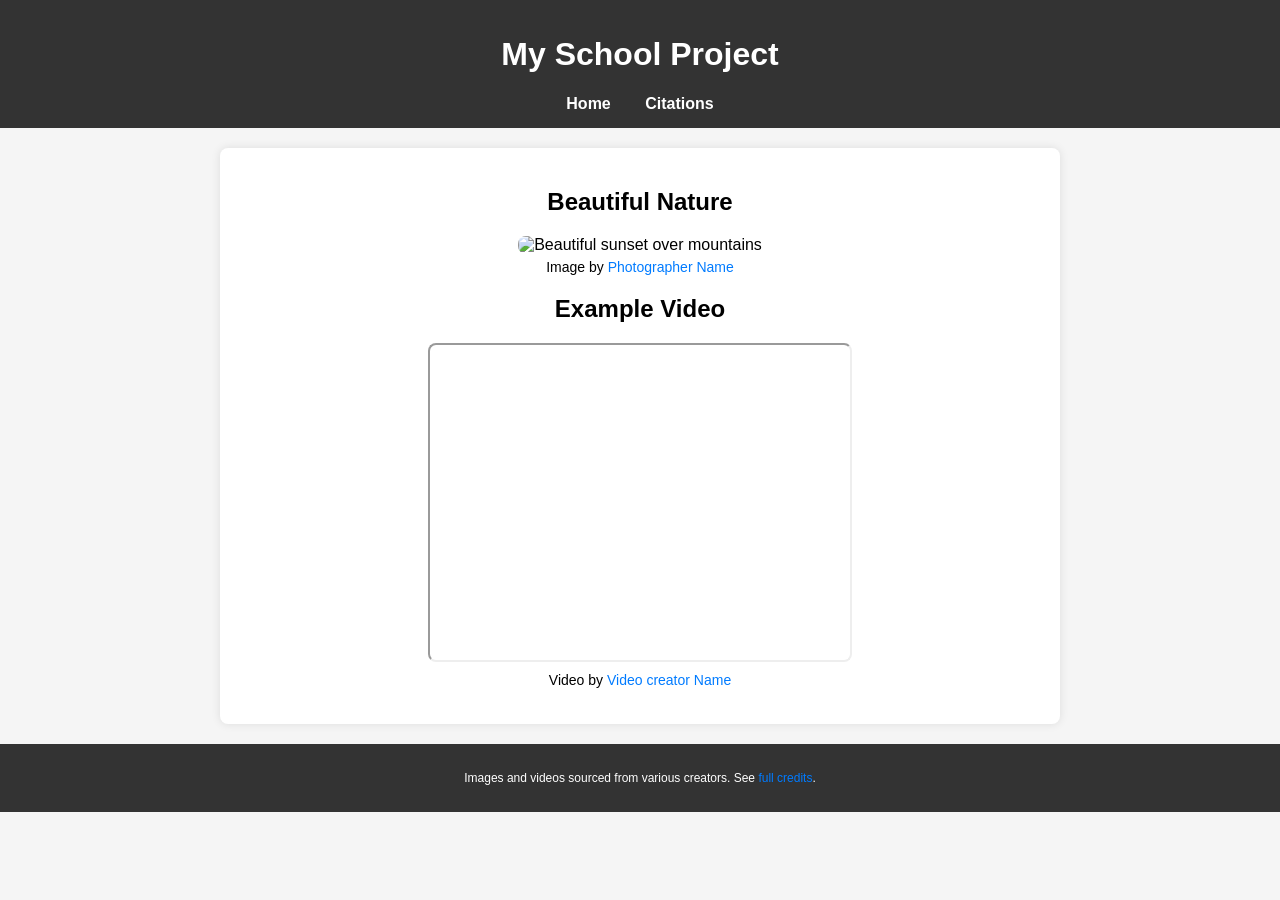
==== index.html @ c6958764 "Add files via upload" ====
<!DOCTYPE html>
<html lang="en">
<head>
    <meta charset="UTF-8">
    <meta name="viewport" content="width=device-width, initial-scale=1.0">
    <title>School Project</title>
    <link rel="stylesheet" href="citations-styles.css">
</head>
<body>

    <!-- TO DO 
     add a nav section and take out the nav from the header-->
    <header>
        <h1>My School Project</h1>
        <nav>
            <a href="index.html">Home</a>
            <a href="citations.html" target="_blank">Citations</a>
        </nav>
    </header>

    <main>
        <section>
            <h2 class="home">Beautiful Nature</h2>
            <figure>
                <div class="image-container">
                    <img src="images/AbeautifulSunsetOverMountains.png" alt="Beautiful sunset over mountains">
                    <div class="image-overlay">
                        <div class="overlay-text">
                            Image by <a href="https://example.com">Photographer Name</a>
                        </div>
                    </div>
                </div>
                <figcaption>Image by <a href="https://example.com">Photographer Name</a></figcaption>
            </figure>
        </section>

        <section>
            <h2 class="home">Example Video</h2>
            <figure> 
                <iframe width="420" height="315"
                    src="https://www.youtube.com/embed/tgbNymZ7vqY?autoplay=1&mute=1">
                </iframe>
                <figcaption>Video by <a href="https://example.com">Video creator Name</a></figcaption>
            </figure>
            
        </section>
    </main>

    <footer>
        <p>Images and videos sourced from various creators. See <a href="citations.html">full credits</a>.</p>
    </footer>

</body>
</html>
---- citations-styles.css ----
body {
    font-family: Arial, sans-serif;
    margin: 0;
    padding: 0;
    background-color: #f5f5f5;
}

header {
    background-color: #333;
    color: white;
    padding: 15px;
    text-align: center;
}

nav {
    margin-top: 10px;
}

nav a {
    color: white;
    margin: 0 15px;
    text-decoration: none;
    font-weight: bold;
}

a:visited {
    color: #7b7676; /* Light gray or any other light color */
}

a {
    color: #007bff; /* Default link color (blue) */
    text-decoration: none;
}

a:visited {
    color: #bbbbbb; /* Light gray for visited links */
}

a:hover {
    color: #ff8800; /* Change color on hover (orange) */
    text-decoration: underline;
}

a:active {
    color: #ff0000; /* Change color when clicked (red) */
}


main {
    max-width: 800px;
    margin: 20px auto;
    padding: 20px;
    background-color: white;
    box-shadow: 0px 0px 10px rgba(0, 0, 0, 0.1);
    border-radius: 8px;
}

.home {
    text-align: center;
}

figure {
    text-align: center;
}

img {
    max-width: 60%;
    height: auto;
    border-radius: 8px;
}

figcaption {
    font-size: 14px;
    margin-top: 5px;
}

.image-container {
    position: relative;
    display: inline-block;
    max-width: 60%;
    margin: 0 auto;
}

.image-overlay {
    position: absolute;
    top: 0;
    left: 0;
    width: 100%;
    height: 100%;
    background-color: rgba(0, 0, 0, 0.7);
    color: white;
    display: flex;
    justify-content: center;
    align-items: center;
    opacity: 0;
    transition: opacity 0.3s ease;
    border-radius: 8px;
}

.image-container:hover .image-overlay {
    opacity: 1;
}

.overlay-text {
    padding: 20px;
    text-align: center;
}

.overlay-text a {
    color: white;
    text-decoration: underline;
}

/* img selector */
.image-container img {
    max-width: 100%;
    height: auto;
    border-radius: 8px;
    display: block;
}

iframe {
    display: block;
    max-width: 100%;
    margin: 10px auto;
    align-items: center;
    border-radius: 8px;
}

footer {
    text-align: center;
    padding: 15px;
    background-color: #333;
    color: white;
    font-size: 12px;
    margin-top: 20px;
}

/* TO DO
add the sticky nav bars */
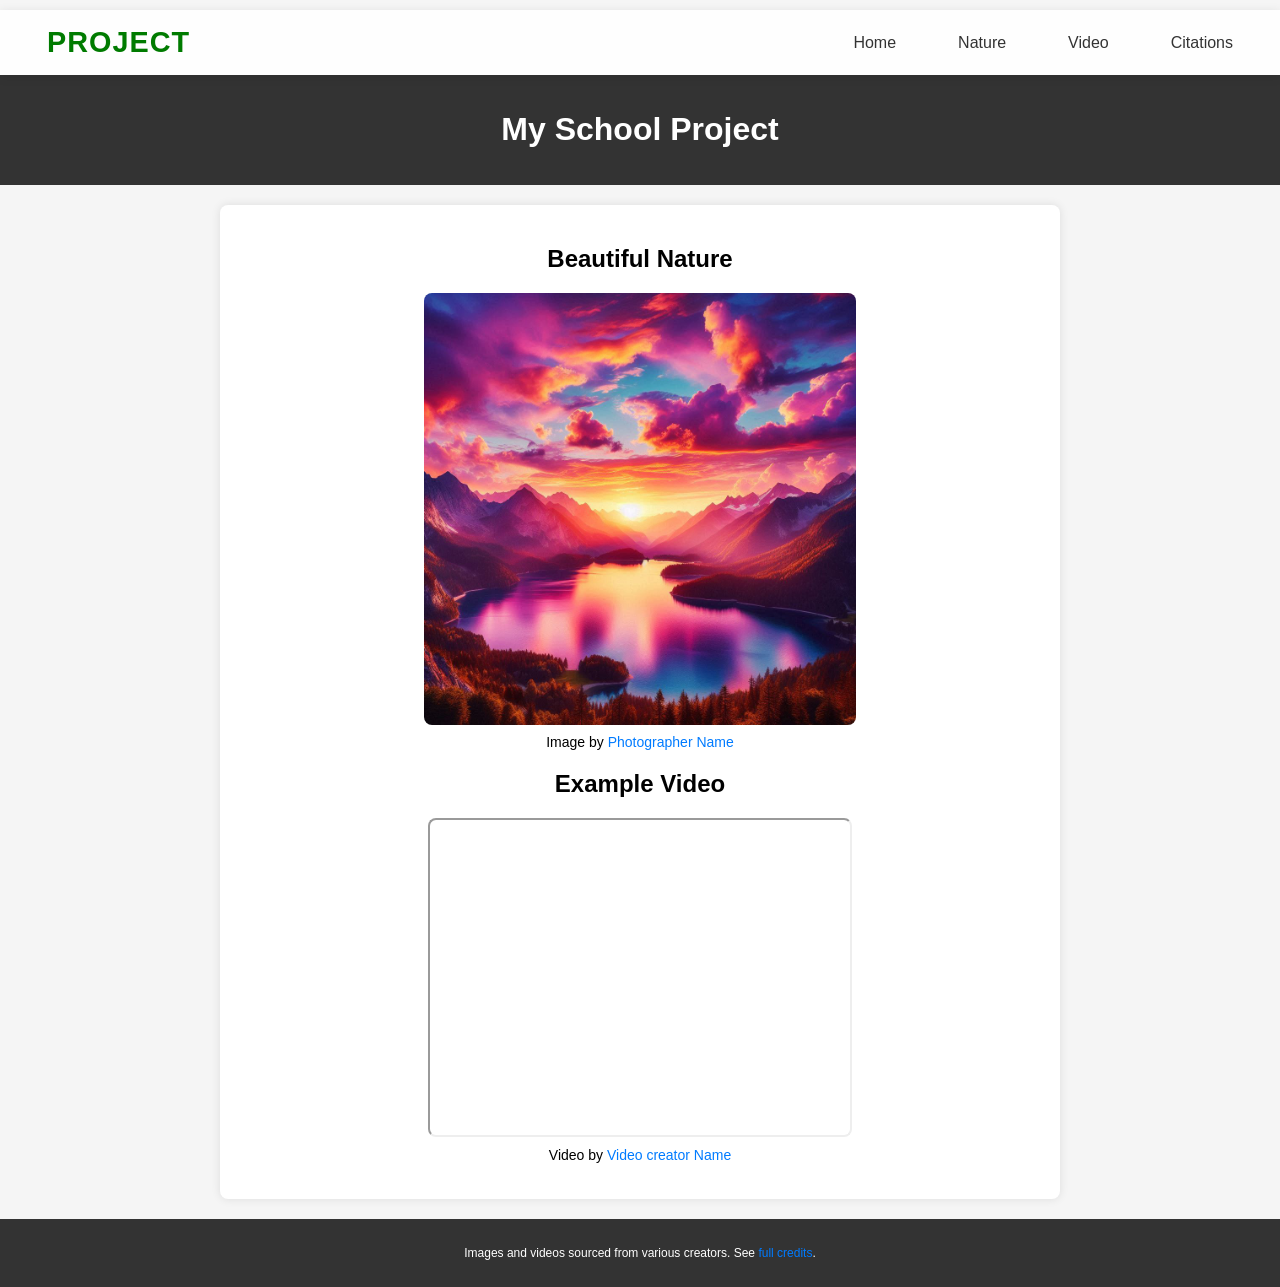
==== commit 0a0869a9: "Add files via upload" ====
--- a/index.html
+++ b/index.html
@@ -1,54 +1,59 @@
 <!DOCTYPE html>
 <html lang="en">
 <head>
-    <meta charset="UTF-8">
-    <meta name="viewport" content="width=device-width, initial-scale=1.0">
-    <title>School Project</title>
-    <link rel="stylesheet" href="citations-styles.css">
+  <meta charset="UTF-8">
+  <meta name="viewport" content="width=device-width, initial-scale=1.0">
+  <title>School Project</title>
+  <link rel="stylesheet" href="citations-styles.css">
 </head>
 <body>
 
-    <!-- TO DO 
-     add a nav section and take out the nav from the header-->
-    <header>
-        <h1>My School Project</h1>
-        <nav>
-            <a href="index.html">Home</a>
-            <a href="citations.html" target="_blank">Citations</a>
-        </nav>
-    </header>
+  <!-- Sticky Navigation Menu -->
+  <nav class="navbar">
+    <a href="index.html" class="logo">PROJECT</a>
+    <div class="nav-links" id="navLinks">
+      <a href="index.html">Home</a>
+      <a href="#nature">Nature</a>
+      <a href="#video">Video</a>
+      <a href="citations.html">Citations</a>
+    </div>
+    <button class="mobile-menu-btn" onclick="toggleMenu()">☰</button>
+  </nav>
 
-    <main>
-        <section>
-            <h2 class="home">Beautiful Nature</h2>
-            <figure>
-                <div class="image-container">
-                    <img src="images/AbeautifulSunsetOverMountains.png" alt="Beautiful sunset over mountains">
-                    <div class="image-overlay">
-                        <div class="overlay-text">
-                            Image by <a href="https://example.com">Photographer Name</a>
-                        </div>
-                    </div>
-                </div>
-                <figcaption>Image by <a href="https://example.com">Photographer Name</a></figcaption>
-            </figure>
-        </section>
+  <header>
+    <h1>My School Project</h1>
+  </header>
 
-        <section>
-            <h2 class="home">Example Video</h2>
-            <figure> 
-                <iframe width="420" height="315"
-                    src="https://www.youtube.com/embed/tgbNymZ7vqY?autoplay=1&mute=1">
-                </iframe>
-                <figcaption>Video by <a href="https://example.com">Video creator Name</a></figcaption>
-            </figure>
-            
-        </section>
-    </main>
+  <main>
+    <section id="nature">
+      <h2 class="home">Beautiful Nature</h2>
+      <figure>
+        <div class="image-container">
+          <img src="images/AbeautifulSunsetOverMountains.png" alt="Beautiful sunset over mountains">
+          <div class="image-overlay">
+            <div class="overlay-text">
+              Image by <a href="https://example.com">Photographer Name</a>
+            </div>
+          </div>
+        </div>
+        <figcaption>Image by <a href="https://example.com">Photographer Name</a></figcaption>
+      </figure>
+    </section>
 
-    <footer>
-        <p>Images and videos sourced from various creators. See <a href="citations.html">full credits</a>.</p>
-    </footer>
+    <section id="video">
+      <h2 class="home">Example Video</h2>
+      <figure>
+        <iframe width="420" height="315"
+                src="https://www.youtube.com/embed/tgbNymZ7vqY?autoplay=1&mute=1">
+        </iframe>
+        <figcaption>Video by <a href="https://example.com">Video creator Name</a></figcaption>
+      </figure>
+    </section>
+  </main>
+
+  <footer>
+    <p>Images and videos sourced from various creators. See <a href="citations.html">full credits</a>.</p>
+  </footer>
 
 </body>
-</html>
+</html>
--- a/citations-styles.css
+++ b/citations-styles.css
@@ -3,85 +3,84 @@
     margin: 0;
     padding: 0;
     background-color: #f5f5f5;
-}
-
-header {
+  }
+  
+  header {
     background-color: #333;
     color: white;
     padding: 15px;
     text-align: center;
-}
-
-nav {
+  }
+  
+  nav {
     margin-top: 10px;
-}
-
-nav a {
+  }
+  
+  nav a {
     color: white;
     margin: 0 15px;
     text-decoration: none;
     font-weight: bold;
-}
-
-a:visited {
+  }
+  
+  a:visited {
     color: #7b7676; /* Light gray or any other light color */
-}
-
-a {
+  }
+  
+  a {
     color: #007bff; /* Default link color (blue) */
     text-decoration: none;
-}
-
-a:visited {
+  }
+  
+  a:visited {
     color: #bbbbbb; /* Light gray for visited links */
-}
-
-a:hover {
+  }
+  
+  a:hover {
     color: #ff8800; /* Change color on hover (orange) */
     text-decoration: underline;
-}
-
-a:active {
+  }
+  
+  a:active {
     color: #ff0000; /* Change color when clicked (red) */
-}
-
-
-main {
+  }
+  
+  main {
     max-width: 800px;
     margin: 20px auto;
     padding: 20px;
     background-color: white;
     box-shadow: 0px 0px 10px rgba(0, 0, 0, 0.1);
     border-radius: 8px;
-}
-
-.home {
-    text-align: center;
-}
-
-figure {
-    text-align: center;
-}
-
-img {
+  }
+  
+  .home {
+    text-align: center;
+  }
+  
+  figure {
+    text-align: center;
+  }
+  
+  img {
     max-width: 60%;
     height: auto;
     border-radius: 8px;
-}
-
-figcaption {
+  }
+  
+  figcaption {
     font-size: 14px;
     margin-top: 5px;
-}
-
-.image-container {
+  }
+  
+  .image-container {
     position: relative;
     display: inline-block;
     max-width: 60%;
     margin: 0 auto;
-}
-
-.image-overlay {
+  }
+  
+  .image-overlay {
     position: absolute;
     top: 0;
     left: 0;
@@ -95,46 +94,112 @@
     opacity: 0;
     transition: opacity 0.3s ease;
     border-radius: 8px;
-}
-
-.image-container:hover .image-overlay {
+  }
+  
+  .image-container:hover .image-overlay {
     opacity: 1;
-}
-
-.overlay-text {
+  }
+  
+  .overlay-text {
     padding: 20px;
     text-align: center;
-}
-
-.overlay-text a {
+  }
+  
+  .overlay-text a {
     color: white;
     text-decoration: underline;
-}
-
-/* img selector */
-.image-container img {
+  }
+  
+  /* img selector */
+  .image-container img {
     max-width: 100%;
     height: auto;
     border-radius: 8px;
     display: block;
-}
-
-iframe {
+  }
+  
+  iframe {
     display: block;
     max-width: 100%;
     margin: 10px auto;
     align-items: center;
     border-radius: 8px;
-}
-
-footer {
+  }
+  
+  footer {
     text-align: center;
     padding: 15px;
     background-color: #333;
     color: white;
     font-size: 12px;
     margin-top: 20px;
-}
-
-/* TO DO
-add the sticky nav bars */+  }
+  
+  /* Sticky Menu Styles */
+  .navbar {
+    position: sticky;
+    top: 0;
+    display: flex;
+    justify-content: space-between;
+    align-items: center;
+    padding: 1rem 2rem;
+    background-color: rgba(255, 255, 255, 0.9);
+    box-shadow: 0 2px 10px rgba(0, 0, 0, 0.1);
+    z-index: 1000;
+  }
+  
+  .logo {
+    font-size: 1.8rem;
+    font-weight: bold;
+    color: #007b00;
+    text-decoration: none;
+    letter-spacing: 1px;
+  }
+  
+  .nav-links {
+    display: flex;
+    gap: 2rem;
+  }
+  
+  .nav-links a {
+    color: #333;
+    text-decoration: none;
+    font-weight: 500;
+    transition: color 0.3s ease;
+  }
+  
+  .nav-links a:hover {
+    color: #007b00;
+  }
+  
+  .mobile-menu-btn {
+    display: none;
+    background: none;
+    border: none;
+    font-size: 1.5rem;
+    cursor: pointer;
+    color: #333;
+  }
+  
+  /* Responsive Design */
+  @media (max-width: 768px) {
+    .nav-links {
+      position: fixed;
+      top: 70px;
+      right: -100%;
+      flex-direction: column;
+      background: white;
+      width: 70%;
+      height: 100vh;
+      padding: 2rem;
+      box-shadow: -2px 0 5px rgba(0, 0, 0, 0.1);
+      transition: right 0.3s ease;
+      gap: 1rem;
+    }
+    .nav-links.active {
+      right: 0;
+    }
+    .mobile-menu-btn {
+      display: block;
+    }
+  }
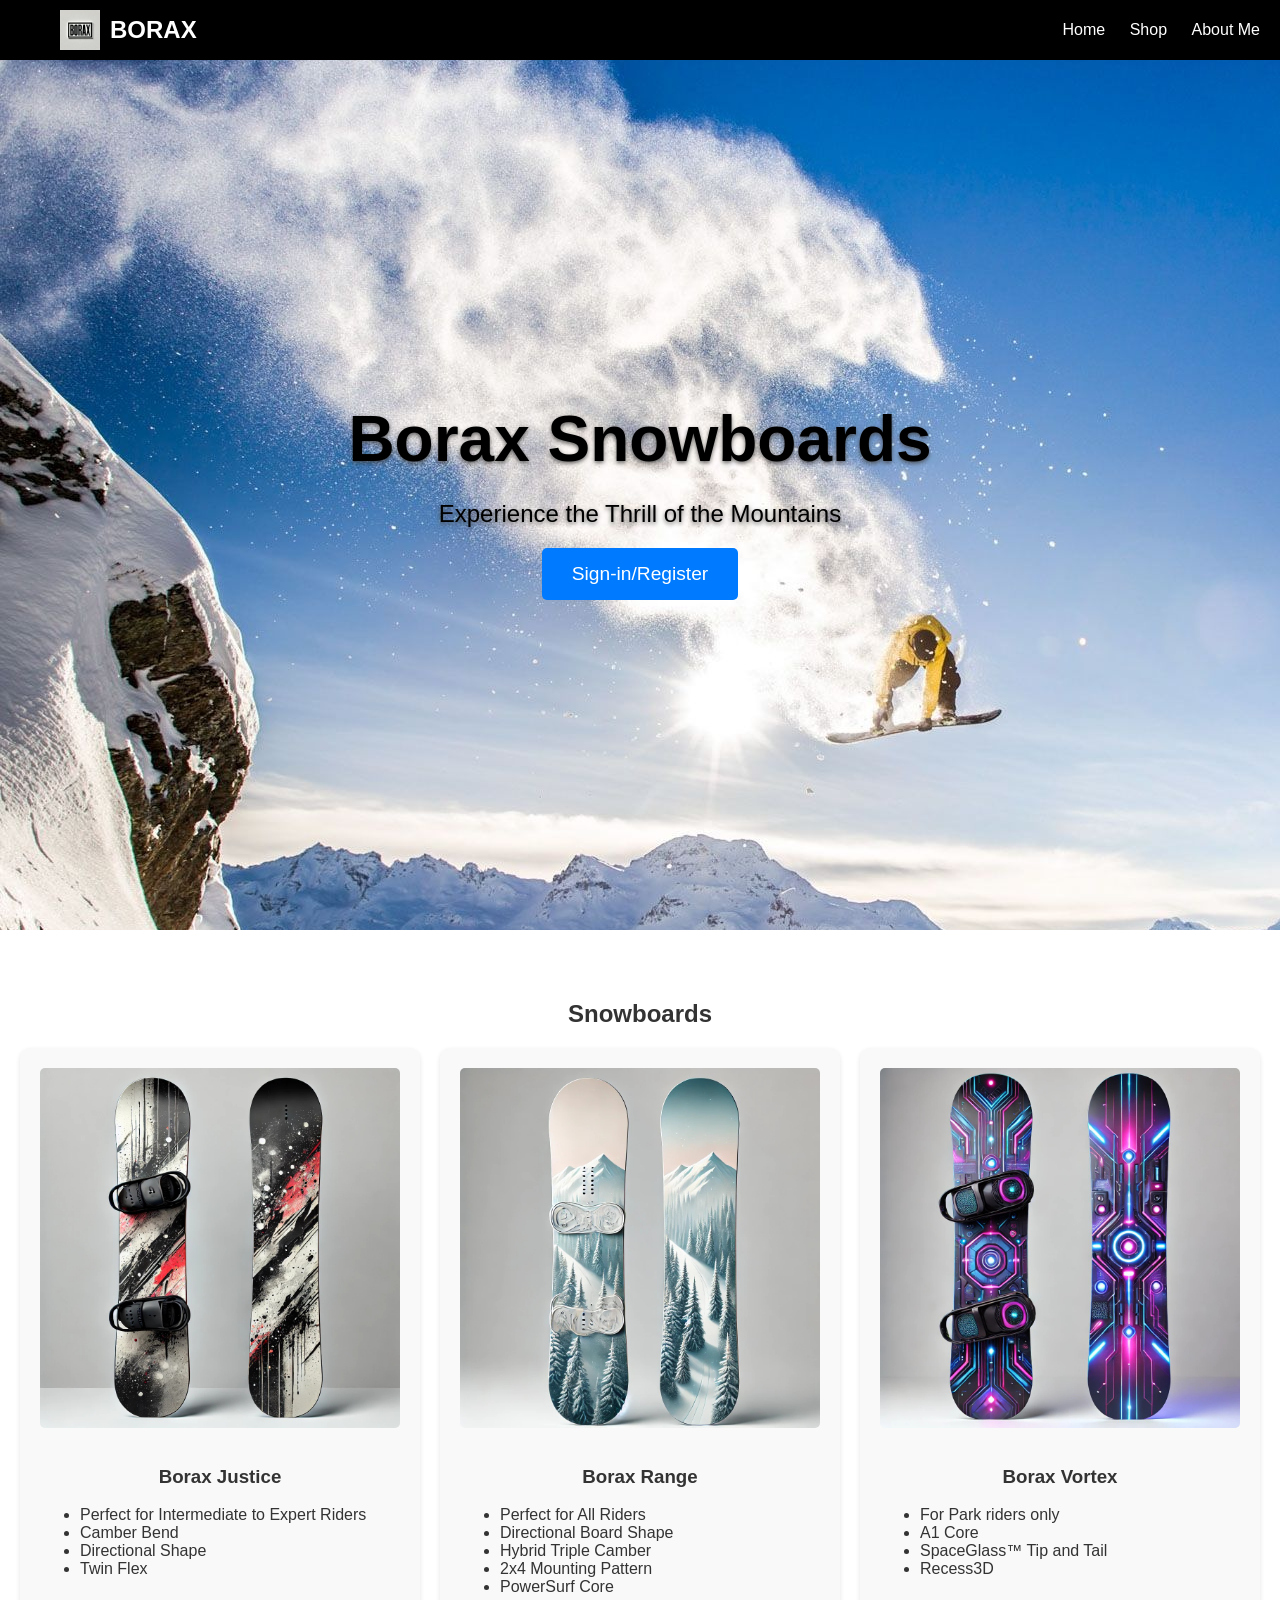
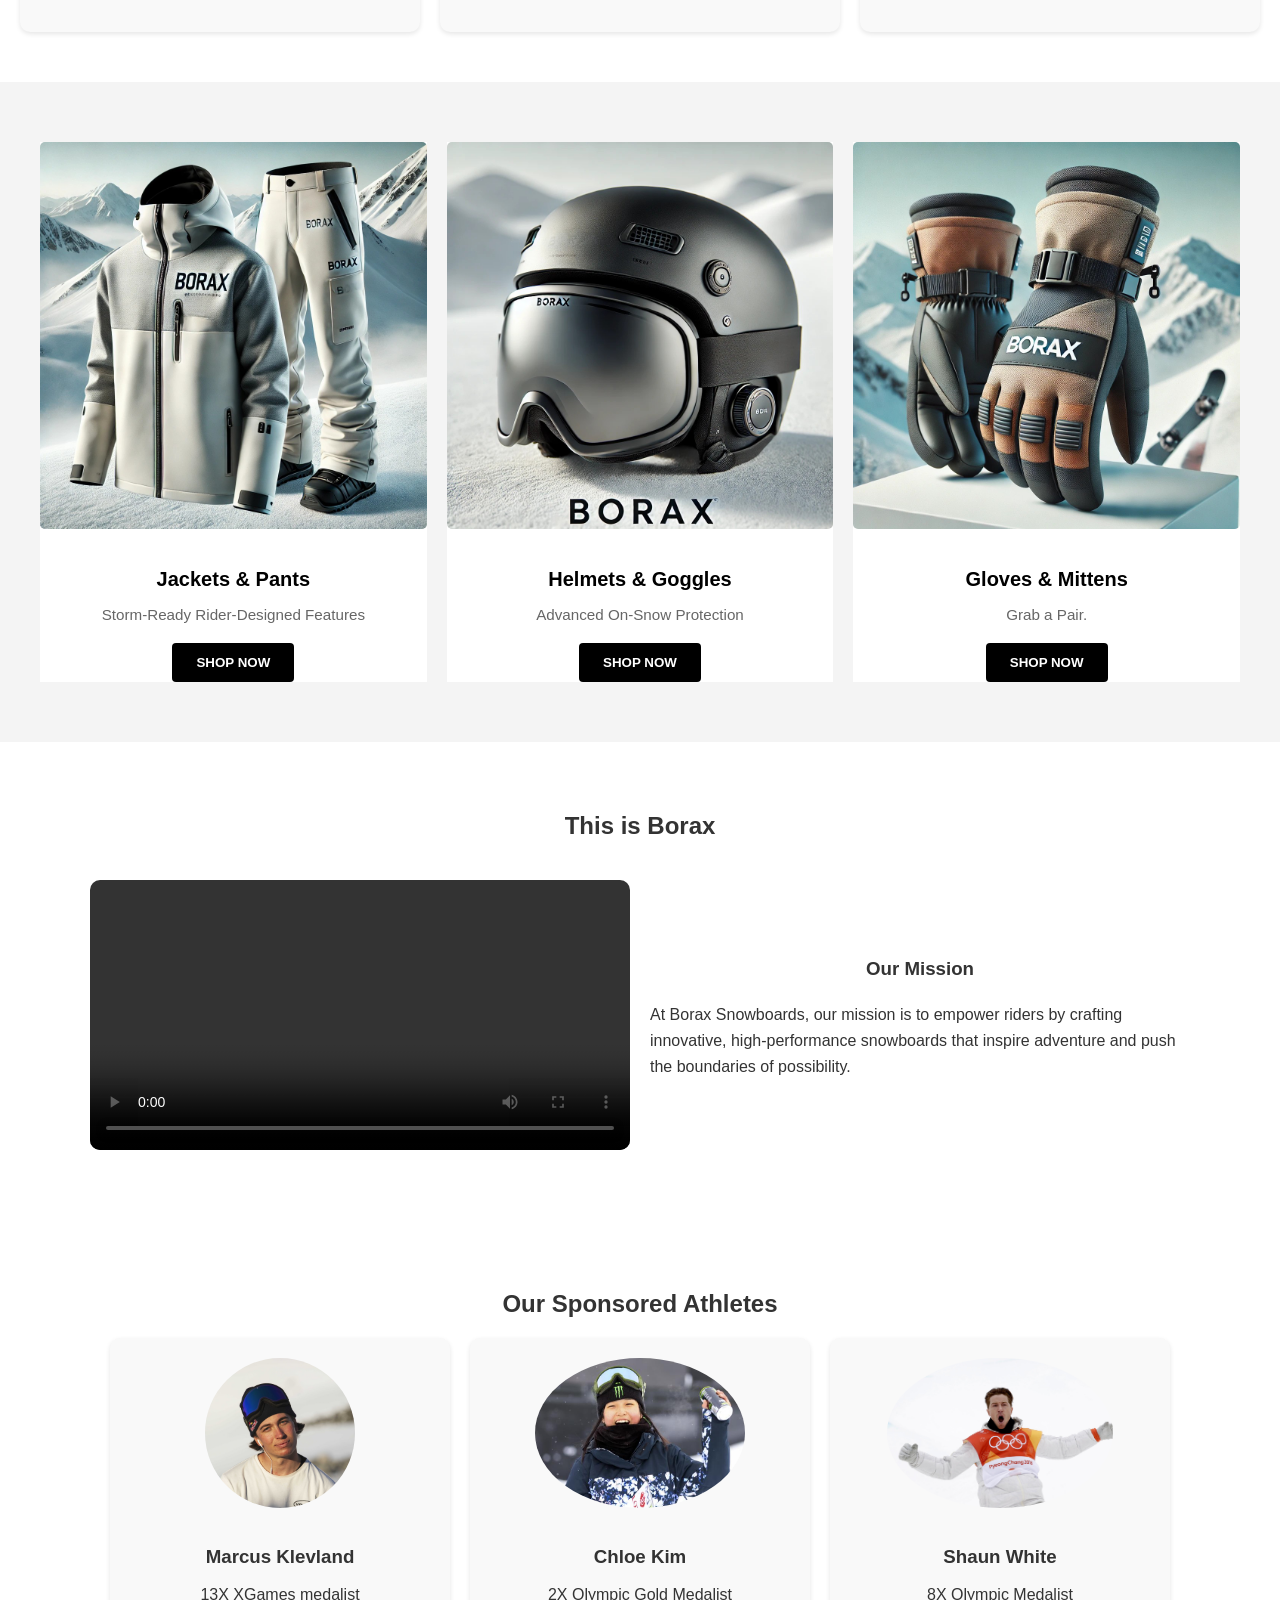
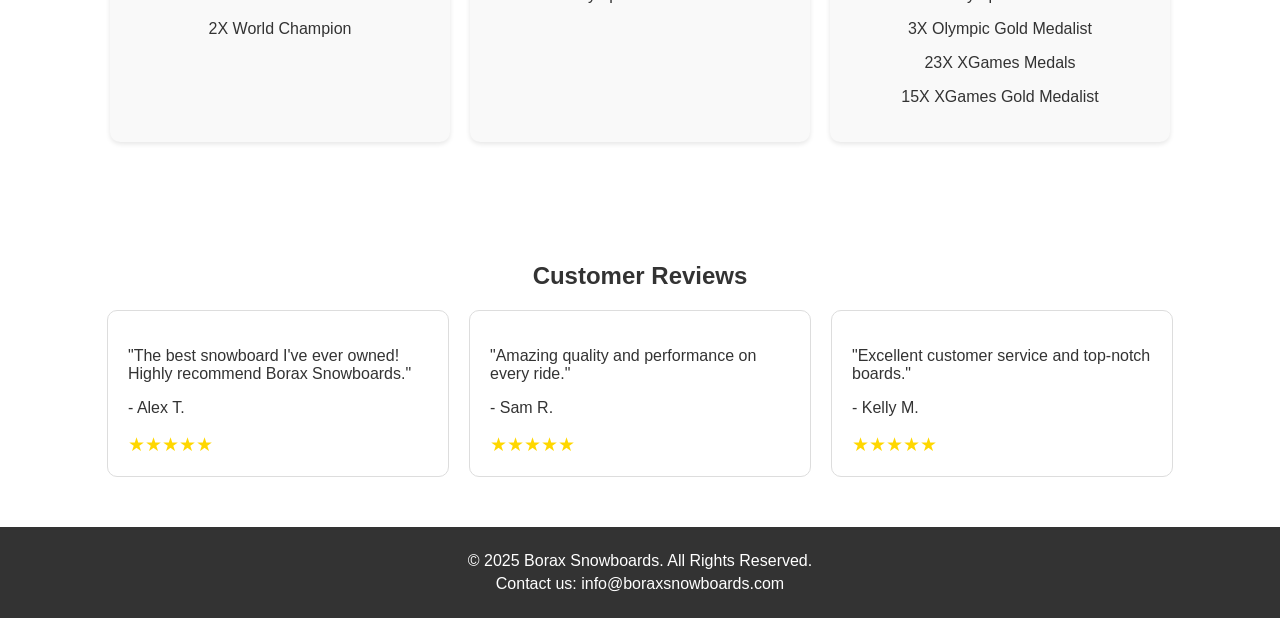
==== commit 2e04fe8b: "Rename p3.html to index.html" ====
--- a/index.html
+++ b/index.html
@@ -3,57 +3,155 @@
 <head>
   <meta charset="UTF-8">
   <meta name="viewport" content="width=device-width, initial-scale=1.0">
-  <title>School Project</title>
-  <link rel="stylesheet" href="citations-styles.css">
+  <title>Borax Snowboards</title>
+  <link rel="stylesheet" href="styles/styles.css">
 </head>
 <body>
-
-  <!-- Sticky Navigation Menu -->
   <nav class="navbar">
-    <a href="index.html" class="logo">PROJECT</a>
-    <div class="nav-links" id="navLinks">
-      <a href="index.html">Home</a>
-      <a href="#nature">Nature</a>
-      <a href="#video">Video</a>
-      <a href="citations.html">Citations</a>
+    <div class="navbar-container">
+      <div class="logo">
+        <img src="images/logo.jpg" alt="Logo">
+        <span>BORAX</span>
+      </div>
+      <div class="nav-links">
+        <a href="index.html">Home</a>
+        <a href="#shop">Shop</a>
+        <a href="aboutme.html">About Me</a>
+      </div>
     </div>
-    <button class="mobile-menu-btn" onclick="toggleMenu()">☰</button>
   </nav>
-
-  <header>
-    <h1>My School Project</h1>
+    
+  <header class="hero-section">
+    <div class="overlay">
+      <h1>Borax Snowboards</h1>
+      <p>Experience the Thrill of the Mountains</p>
+      <button class="button" onclick="window.location.href='Signup.html'">Sign-in/Register</button>
+    </div>
   </header>
-
-  <main>
-    <section id="nature">
-      <h2 class="home">Beautiful Nature</h2>
-      <figure>
-        <div class="image-container">
-          <img src="images/AbeautifulSunsetOverMountains.png" alt="Beautiful sunset over mountains">
-          <div class="image-overlay">
-            <div class="overlay-text">
-              Image by <a href="https://example.com">Photographer Name</a>
-            </div>
-          </div>
-        </div>
-        <figcaption>Image by <a href="https://example.com">Photographer Name</a></figcaption>
-      </figure>
-    </section>
-
-    <section id="video">
-      <h2 class="home">Example Video</h2>
-      <figure>
-        <iframe width="420" height="315"
-                src="https://www.youtube.com/embed/tgbNymZ7vqY?autoplay=1&mute=1">
-        </iframe>
-        <figcaption>Video by <a href="https://example.com">Video creator Name</a></figcaption>
-      </figure>
-    </section>
-  </main>
-
-  <footer>
-    <p>Images and videos sourced from various creators. See <a href="citations.html">full credits</a>.</p>
+    
+  <section id="shop" class="snowboards-section">
+    <h2>Snowboards</h2>
+    <div class="board-grid">
+      <div class="board-item">
+        <img src="images/snowboard1.jpg" alt="Snowboard 1">
+        <h3>Borax Justice</h3>
+        <ul>
+          <li>Perfect for Intermediate to Expert Riders</li>
+          <li>Camber Bend</li>
+          <li>Directional Shape</li>
+          <li>Twin Flex</li>
+        </ul>
+      </div>
+      <div class="board-item">
+        <img src="images/snowboard2.jpg" alt="Snowboard 2">
+        <h3>Borax Range</h3>
+        <ul>
+          <li>Perfect for All Riders</li>
+          <li>Directional Board Shape</li>
+          <li>Hybrid Triple Camber</li>
+          <li>2x4 Mounting Pattern</li>
+          <li>PowerSurf Core</li>
+        </ul>
+      </div>
+      <div class="board-item">
+        <img src="images/snowboard3.jpg" alt="Snowboard 3">
+        <h3>Borax Vortex</h3>
+        <ul>
+          <li>For Park riders only</li>
+          <li>A1 Core</li>
+          <li>SpaceGlass™ Tip and Tail</li>
+          <li>Recess3D</li>
+        </ul>
+      </div>
+    </div>
+  </section>
+    
+  <section class="gear-section">
+    <div class="gear-grid">
+      <div class="gear-item">
+        <img src="images/jackets-pants.jpg" alt="Jackets and Pants">
+        <h3>Jackets &amp; Pants</h3>
+        <p>Storm-Ready Rider-Designed Features</p>
+        <button class="shop-button">SHOP NOW</button>
+      </div>
+      <div class="gear-item">
+        <img src="images/helmets-goggles.jpg" alt="Helmets and Goggles">
+        <h3>Helmets &amp; Goggles</h3>
+        <p>Advanced On-Snow Protection</p>
+        <button class="shop-button">SHOP NOW</button>
+      </div>
+      <div class="gear-item">
+        <img src="images/gloves-mittens.jpg" alt="Gloves and Mittens">
+        <h3>Gloves &amp; Mittens</h3>
+        <p>Grab a Pair.</p>
+        <button class="shop-button">SHOP NOW</button>
+      </div>
+    </div>
+  </section>
+    
+  <section class="secondary-video">
+    <h2>This is Borax</h2>
+    <div class="video-mission-container">
+      <video controls>
+        <source src="media/clips.mp4" type="video/mp4">
+        Your browser does not support the video tag.
+      </video>
+      <div class="mission-statement">
+        <h3>Our Mission</h3>
+        <p>At Borax Snowboards, our mission is to empower riders by crafting innovative, high-performance snowboards that inspire adventure and push the boundaries of possibility.</p>
+      </div>
+    </div>
+  </section>
+    
+  <section class="athletes-section">
+    <h2>Our Sponsored Athletes</h2>
+    <div class="athletes-grid">
+      <div class="athlete-item">
+        <img src="images/athlete1.jpg" alt="Athlete 1">
+        <h3>Marcus Klevland</h3>
+        <p>13X XGames medalist</p>
+        <p>2X World Champion</p>
+      </div>
+      <div class="athlete-item">
+        <img src="images/athlete2.jpg" alt="Athlete 2">
+        <h3>Chloe Kim</h3>
+        <p>2X Olympic Gold Medalist</p>
+      </div>
+      <div class="athlete-item">
+        <img src="images/athlete3.jpg" alt="Athlete 3">
+        <h3>Shaun White</h3>
+        <p>8X Olympic Medalist</p>
+        <p>3X Olympic Gold Medalist</p>
+        <p>23X XGames Medals</p>
+        <p>15X XGames Gold Medalist</p>
+      </div>
+    </div>
+  </section>
+    
+  <section class="reviews-section">
+    <h2>Customer Reviews</h2>
+    <div class="reviews-container">
+      <div class="review-item">
+        <p>"The best snowboard I've ever owned! Highly recommend Borax Snowboards."</p>
+        <p>- Alex T.</p>
+        <div class="review-stars">★★★★★</div>
+      </div>
+      <div class="review-item">
+        <p>"Amazing quality and performance on every ride."</p>
+        <p>- Sam R.</p>
+        <div class="review-stars">★★★★★</div>
+      </div>
+      <div class="review-item">
+        <p>"Excellent customer service and top-notch boards."</p>
+        <p>- Kelly M.</p>
+        <div class="review-stars">★★★★★</div>
+      </div>
+    </div>
+  </section>
+    
+  <footer class="footer">
+    <p>© 2025 Borax Snowboards. All Rights Reserved.</p>
+    <p>Contact us: info@boraxsnowboards.com</p>
   </footer>
-
 </body>
-</html>+</html>
--- a/styles/styles.css
+++ b/styles/styles.css
@@ -0,0 +1,352 @@
+/* General Styles */
+body {
+    font-family: 'Arial', sans-serif;
+    margin: 0;
+    padding: 0;
+    box-sizing: border-box;
+    background-color: #ffffff;
+    color: #333;
+}
+h1, h2, h3 {
+    text-align: center;
+}
+section {
+    padding: 50px 20px;
+}
+
+/* Navbar*/
+.navbar {
+    position: fixed;
+    top: 0;
+    left: 0;
+    width: 100%;
+    background-color: black;
+    display: flex;
+    justify-content: space-between;
+    align-items: center;
+    padding: 0 20px;
+    height: 60px;
+    z-index: 1000;
+  }
+  .navbar-container {
+    display: flex;
+    justify-content: space-between;
+    align-items: center;
+    max-width: 1200px;  /* Adjust this value as needed */
+    width: 100%;
+    margin: 0 auto;
+    padding: 0 20px;
+  }
+  
+  .navbar .logo {
+    display: flex;
+    align-items: center;
+  }
+  
+  .navbar .logo img {
+    height: 40px;
+    margin-right: 10px;
+  }
+  
+  .navbar .logo img {
+    height: 40px;
+    margin-right: 10px;
+  }
+  
+  .navbar .logo span {
+    color: white;
+    font-size: 1.5rem;
+    font-weight: bold;
+  }
+  
+  .navbar .nav-links a {
+    color: white;
+    margin-left: 20px;
+    text-decoration: none;
+    font-size: 1rem;
+    cursor: pointer;
+  }
+  
+  .navbar .nav-links a:hover {
+    text-decoration: underline;
+  }
+  
+
+  /* Prevent the fixed navbar from overlapping the hero section */
+  .hero-section {
+    margin-top: 30px;
+  }
+
+/* Hero Section */
+.hero-section {
+    background: url('../images/background.jpg');
+    height: 100vh;
+    display: flex;
+    justify-content: center;
+    align-items: center;
+    color: rgb(0, 0, 0);
+    text-shadow: 0 2px 4px rgba(65, 64, 64, 0.8);
+    position: relative;
+}
+.hero-section .overlay {
+    text-align: center;
+}
+.hero-section h1 {
+    font-size: 4rem;
+    margin-bottom: 10px;
+}
+.hero-section p {
+    font-size: 1.5rem;
+    margin-bottom: 20px;
+}
+.hero-section .button {
+    padding: 15px 30px;
+    background-color: #007BFF;
+    color: white;
+    border: none;
+    border-radius: 5px;
+    text-decoration: none;
+    font-size: 1.2rem;
+    transition: background-color 0.3s ease;
+}
+.hero-section .button:hover {
+    background-color: #0056b3;
+}
+
+/* Snowboards Section */
+.snowboards-section {
+    background-color: #fff;
+    
+}
+.snowboards-section .board-grid {
+    display: grid;
+    grid-template-columns: repeat(auto-fit, minmax(250px, 1fr));
+    gap: 20px;
+    margin-top: 20px;
+}
+
+.board-item {
+    background: #f9f9f9;
+    padding: 20px;
+    border-radius: 10px;
+    box-shadow: 0 2px 5px rgba(0, 0, 0, 0.1);
+   
+}
+.board-item img {
+    max-width: 100%;
+    height: auto;
+    border-radius: 5px;
+    margin-bottom: 15px;
+}
+.board-item:hover {
+    transform: translateY(-5px);
+    box-shadow: 0 6px 20px rgba(0, 0, 0, 0.15);
+}
+
+/*other items*/
+.gear-section {
+    padding: 60px 20px;
+    background-color: #f4f4f4; /* or another background color */
+  }
+  
+  /* The grid container */
+  .gear-grid {
+    display: grid;
+    grid-template-columns: repeat(3, 1fr); /* 4 columns */
+    gap: 20px;
+    max-width: 1200px; /* centers the content within a container */
+    margin: 0 auto;
+  }
+  
+  /* Individual gear cards */
+  .gear-item {
+    text-align: center;
+    background: #fff;
+  }
+  
+  /* Images */
+  .gear-item img {
+    max-width: 100%;
+    height: auto;
+    border-radius: 5px;
+    margin-bottom: 15px;
+  }
+  
+  /* Headings */
+  .gear-item h3 {
+    margin: 20px 0 10px;
+    font-size: 1.25rem;
+    font-weight: 600;
+    color: #000; /* adjust as needed */
+  }
+  
+  /* Descriptive text */
+  .gear-item p {
+    font-size: 0.95rem;
+    color: #666;
+    margin-bottom: 20px;
+  }
+  
+  /* Shop button */
+  .shop-button {
+    background-color: #000;  /* black background */
+    color: #fff;            /* white text */
+    padding: 12px 24px;
+    border: none;
+    border-radius: 4px;
+    cursor: pointer;
+    font-weight: 600;
+    transition: background-color 0.3s ease;
+  }
+  
+  .shop-button:hover {
+    background-color: #333; /* darker hover state */
+  }
+  
+
+/* Secondary Video */
+
+.video-mission-container {
+
+    display: flex;
+    align-items: center;
+    justify-content: center;
+    gap: 20px;
+    padding: 20px;
+}
+
+.video-mission-container video {
+    max-width: 45%;
+    width: 100%;
+    border-radius: 10px;
+}
+
+.mission-statement {
+    max-width: 45%;
+    font-size: 1rem;
+    line-height: 1.6;
+}
+
+/* Responsive adjustments */
+@media (max-width: 768px) {
+    .video-mission-container {
+        flex-direction: column;
+    }
+    
+    .video-mission-container video,
+    .mission-statement {
+        max-width: 100%;
+    }
+}
+
+/* Athletes Section */
+.athletes-section {
+    background-color: #fff;
+}
+.athletes-grid {
+    display: flex;
+    flex-wrap: wrap;
+    gap: 20px;
+    justify-content: center;
+}
+.athlete-item {
+    background: #f9f9f9;
+    padding: 20px;
+    border-radius: 10px;
+    box-shadow: 0 2px 5px rgba(0, 0, 0, 0.1);
+    text-align: center;
+    width: 300px;
+}
+.athlete-item img {
+    max-width: 100%;
+    border-radius: 50%;
+    height: 150px;
+    object-fit: cover;
+    margin-bottom: 15px;
+}
+.athlete-item {
+    position: relative;
+    overflow: hidden; /* This keeps the description contained */
+}
+
+/* Style for the hidden description tooltip */
+.athlete-description {
+    position: absolute;
+    bottom: 0;
+    left: 0;
+    right: 0;
+    background: rgba(0, 0, 0, 0.8);
+    color: #fff;
+    padding: 10px;
+    text-align: center;
+    font-size: 0.9rem;
+    opacity: 0;
+    transition: opacity 0.3s ease;
+}
+
+/* Show the description when hovering over the athlete item */
+.athlete-item:hover .athlete-description {
+    opacity: 1;
+}
+
+/* Reviews Section */
+/* Container for horizontal layout of reviews */
+.reviews-container {
+    display: flex;
+    flex-direction: row;
+    justify-content: center;
+    gap: 20px;
+    flex-wrap: wrap; /* ensures responsiveness on smaller screens */
+}
+
+/* Optional styling for individual review items */
+.review-item {
+    background: rgb(255, 255, 255);
+    border: 1px solid #ddd;
+    padding: 20px;
+    border-radius: 10px;
+    max-width: 300px;
+    flex: 1;
+}
+
+/* Style for the review stars */
+.review-stars {
+    color: gold;
+    font-size: 1.2rem;
+    margin-top: 10px;
+}
+
+/* Footer */
+.footer {
+    background-color: #333;
+    color: white;
+    text-align: center;
+    padding: 20px 0;
+}
+.footer p {
+    margin: 5px 0;
+}
+
+@media (max-width: 768px) {
+    .nav-links {
+        position: fixed;
+        top: 70px;
+        right: -100%;
+        flex-direction: column;
+        background: white;
+        width: 70%;
+        height: 100vh;
+        padding: 2rem;
+        box-shadow: -2px 0 5px rgba(0, 0, 0, 0.1);
+        transition: right 0.3s ease;
+        gap: 1rem;
+    }
+    
+    .nav-links.active {
+        right: 0;
+    }
+    
+    .mobile-menu-btn {
+        display: block;
+    }
+}
